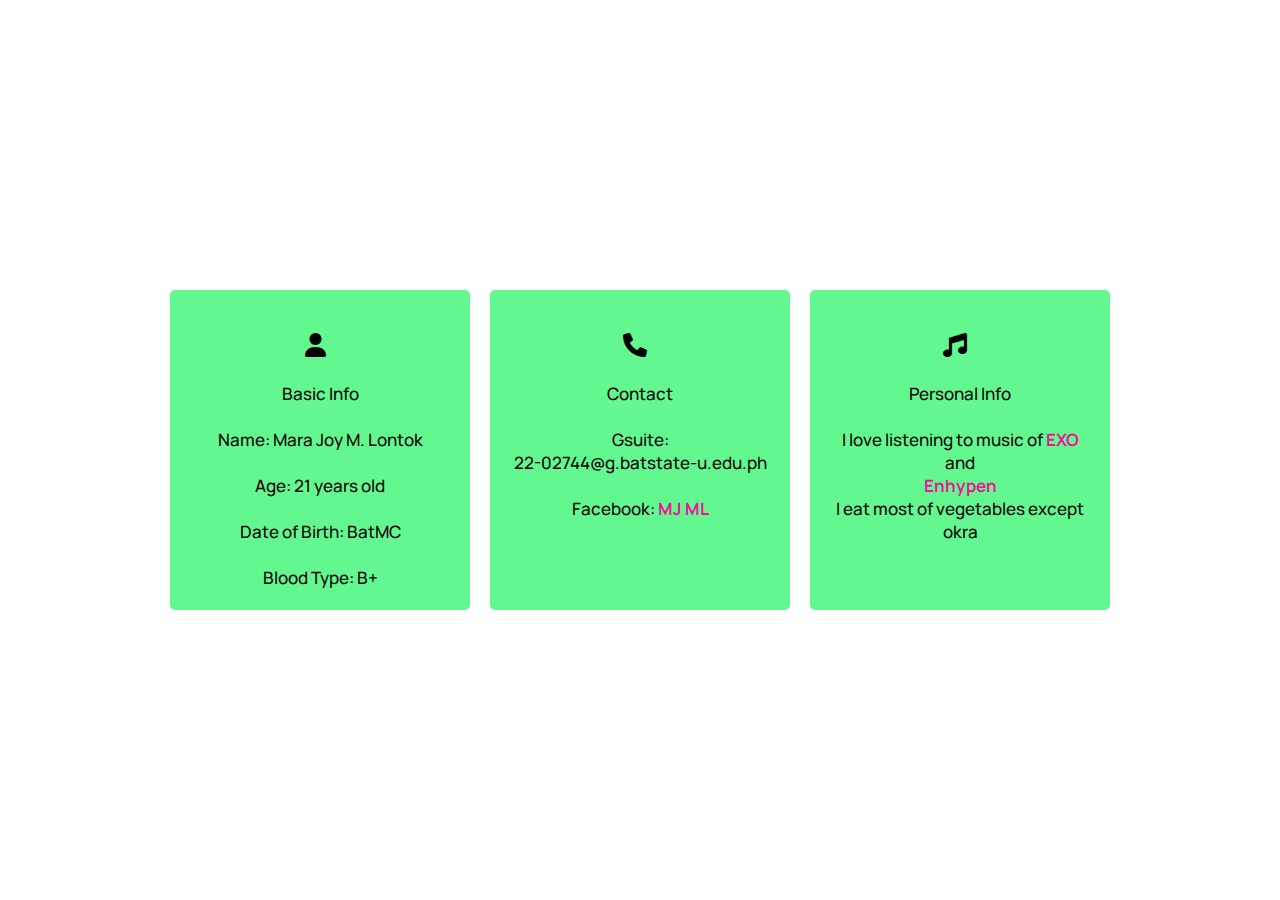
==== Exercise Sets/Exercise 2/Exercise 2.html @ 6b895f9f "Add files via upload" ====
<!DOCTYPE html>
<html lang="en">
<head>
    <meta charset="UTF-8">
    <meta name="viewport" content="width=device-width, initial-scale=1.0">
    <title>Document</title>
    <link rel="stylesheet" href="https://fonts.googleapis.com/css2?family=Manrope:wght@400;500;700&display=swap">
    <link rel="stylesheet" href="styleeee.css">
    <link rel="stylesheet" href="https://cdnjs.cloudflare.com/ajax/libs/font-awesome/6.0.0-beta3/css/all.min.css">
</head>
<body>
    <div class="flex-container">
        <div class="flex-item">
            <i class="fas fa-user"></i> <br>
            Basic Info<br>
            Name: Mara Joy M. Lontok<br>
            Age: 21 years old<br>
            Date of Birth: BatMC<br>
            Blood Type: B+
        </div>

        <div class="flex-item">
            <i class="fas fa-phone"></i><br>
            Contact<br>
            Gsuite:<br>22-02744@g.batstate-u.edu.ph<br>
            Facebook: <a href="https://www.facebook.com/profile.php?id=100089599763354" target="_blank">MJ ML</a>
        </div>

        <div class="flex-item">
            <i class="fas fa-music"></i><br>
            Personal Info<br>
            I love listening to music of <a href="https://www.youtube.com/@weareoneEXO" target="_blank">EXO</a> and
            <a href="https://www.youtube.com/@ENHYPENOFFICIAL" target="_blank">Enhypen</a> 
            I eat most of vegetables except okra<br>

        </div>
    </div>
</body>
</html>
---- Exercise Sets/Exercise 2/styleeee.css ----
body {
    font-family: 'Manrope', sans-serif;
    margin: 0;
    height: 100vh;
    display: flex;
    justify-content: center;  
    align-items: center;     
}

.flex-container {
    display: flex;
    flex-wrap: wrap;
    justify-content: center;
    align-items: center;
    gap: 20px;
}


.flex-item {
    background-color: rgba(63, 245, 118, 0.815);
    padding: 20px;
    border-radius: 5px;
    text-align: center;
    font-size: 17px; 
    font-weight: 500;
    width: 300px;
    height: 320px;
    white-space: pre-line;
    box-sizing: border-box;
}

i {
    font-size: 24px;
    margin-right: 10px;
}

a {
    color: rgb(230, 26, 151);
    text-decoration: none;
    font-weight: bold;
}

a:hover {
    text-decoration: underline;
}
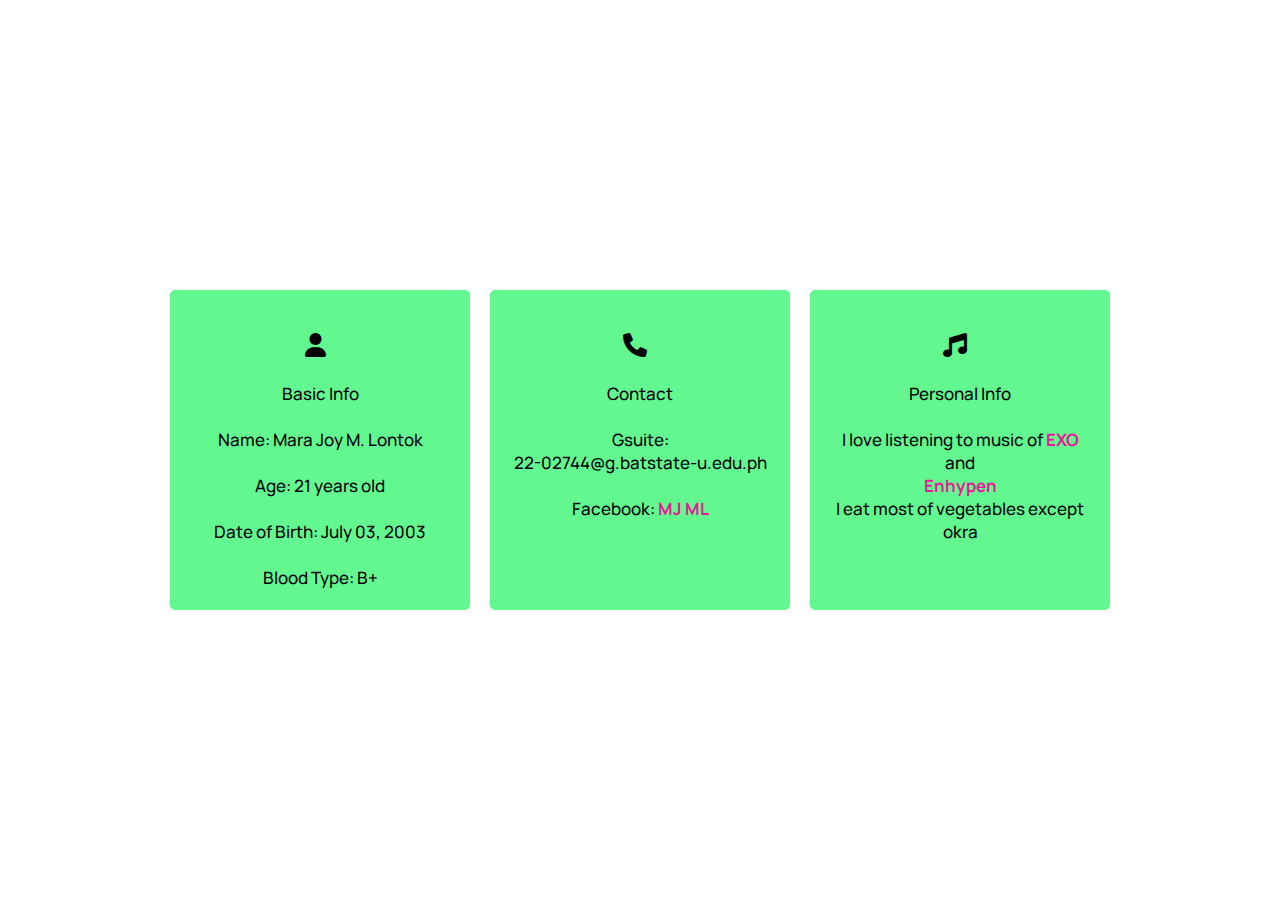
==== commit 1daf12a7: "Update Exercise 2.html" ====
--- a/Exercise Sets/Exercise 2/Exercise 2.html
+++ b/Exercise Sets/Exercise 2/Exercise 2.html
@@ -15,7 +15,7 @@
             Basic Info<br>
             Name: Mara Joy M. Lontok<br>
             Age: 21 years old<br>
-            Date of Birth: BatMC<br>
+            Date of Birth: July 03, 2003<br>
             Blood Type: B+
         </div>
 
